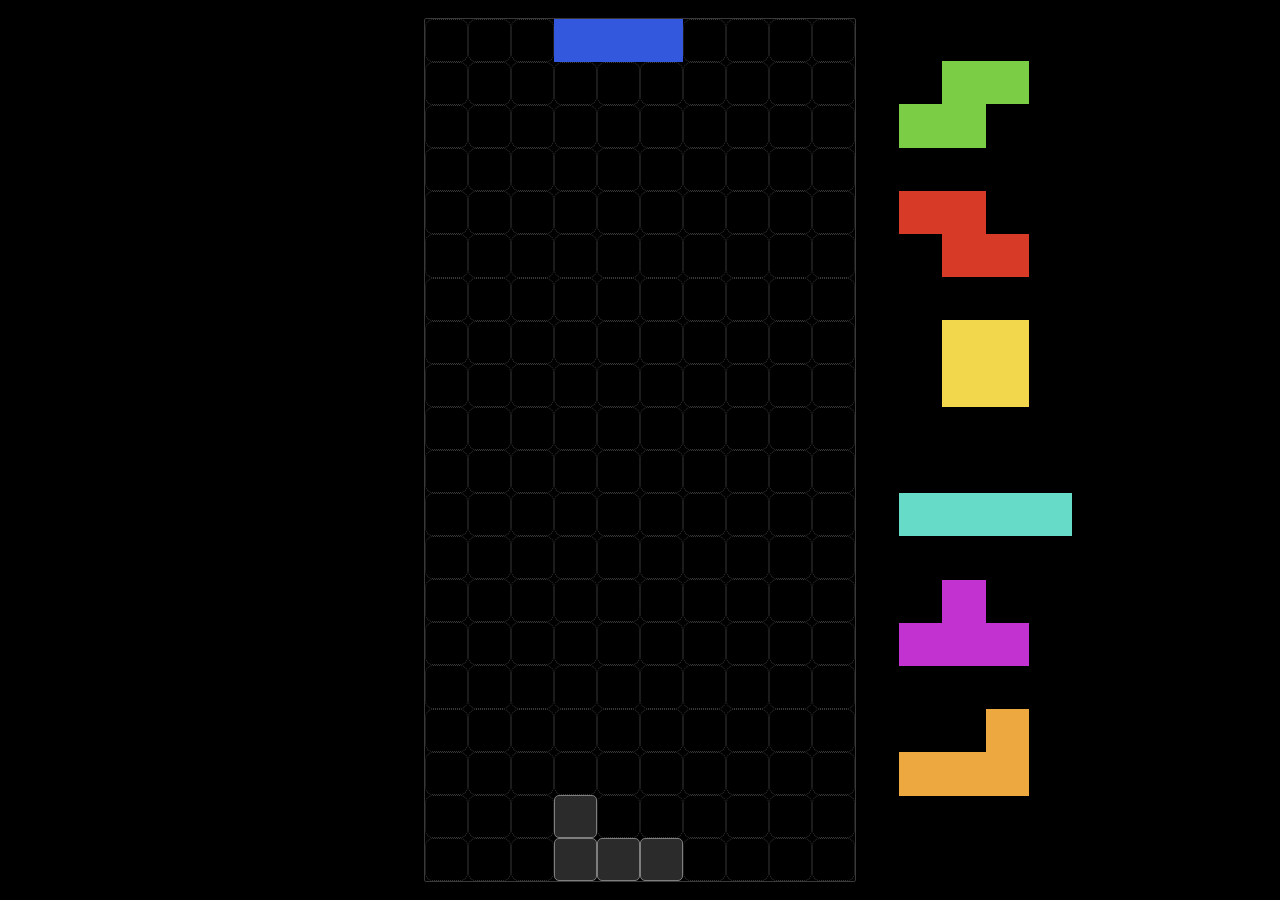
==== blocktris.html @ 52aaca25 "restructure" ====
<!DOCTYPE html>
<html lang="en">

<head>
    <meta charset="UTF-8">
    <meta http-equiv="X-UA-Compatible" content="IE=edge">
    <meta name="viewport" content="width=device-width, initial-scale=1.0">
    <link rel="shortcut icon" href="favicon.ico" type="image/x-icon">
    <link rel="stylesheet" href="styles/blocktris.css">
    <script src="scripts/main.js" defer type="module"></script>
    <title>Blocktris</title>
</head>

<body>
    <div id="options-overlay"></div>
    <div id="hold"></div>
    <div id="matrix"></div>
    <div id="next"></div>
</body>

</html>
---- styles/blocktris.css ----
* {
    margin: 0;
    padding: 0;
    box-sizing: border-box;
}

body {
    display: flex;
    background-color: black;
    align-items: center;
    justify-content: center;
    height: 100vh;
    width: 100vw;
}

#options-overlay {
    display: none;
}

#hold {
    display: grid;
    background-color: black;
    border-radius: 2px;
    width: 24vmin;
    height: 96vmin;
}

#next {
    display: grid;
    background-color: black;
    border-radius: 2px;
    width: 24vmin;
    height: 96vmin;
}

#matrix {
    display: grid;
    background-color: black;
    border-radius: 2px;
    /* Matrix height is twice it's width */
    border: 0.2vmin solid #393939;
    width: 48vmin;
    height: 96vmin;
}

.empty {
    border: 1px dotted #393939;
    border-radius: 8px;
}

.ghost {
    background-color: #2b2b2b;
    border: 1px solid #7e7e7e;
    border-radius: 5px;
}

.o {
    background-color: #F2D74C;
}

.i {
    background-color: #65DBC8;
}

.l {
    background-color: #EDA93F;
}

.j {
    background-color: #3358DD;
}

.s {
    background-color: #7ACD44;
}

.t {
    background-color: #C132D0;
}

.z {
    background-color: #D83A28;
}
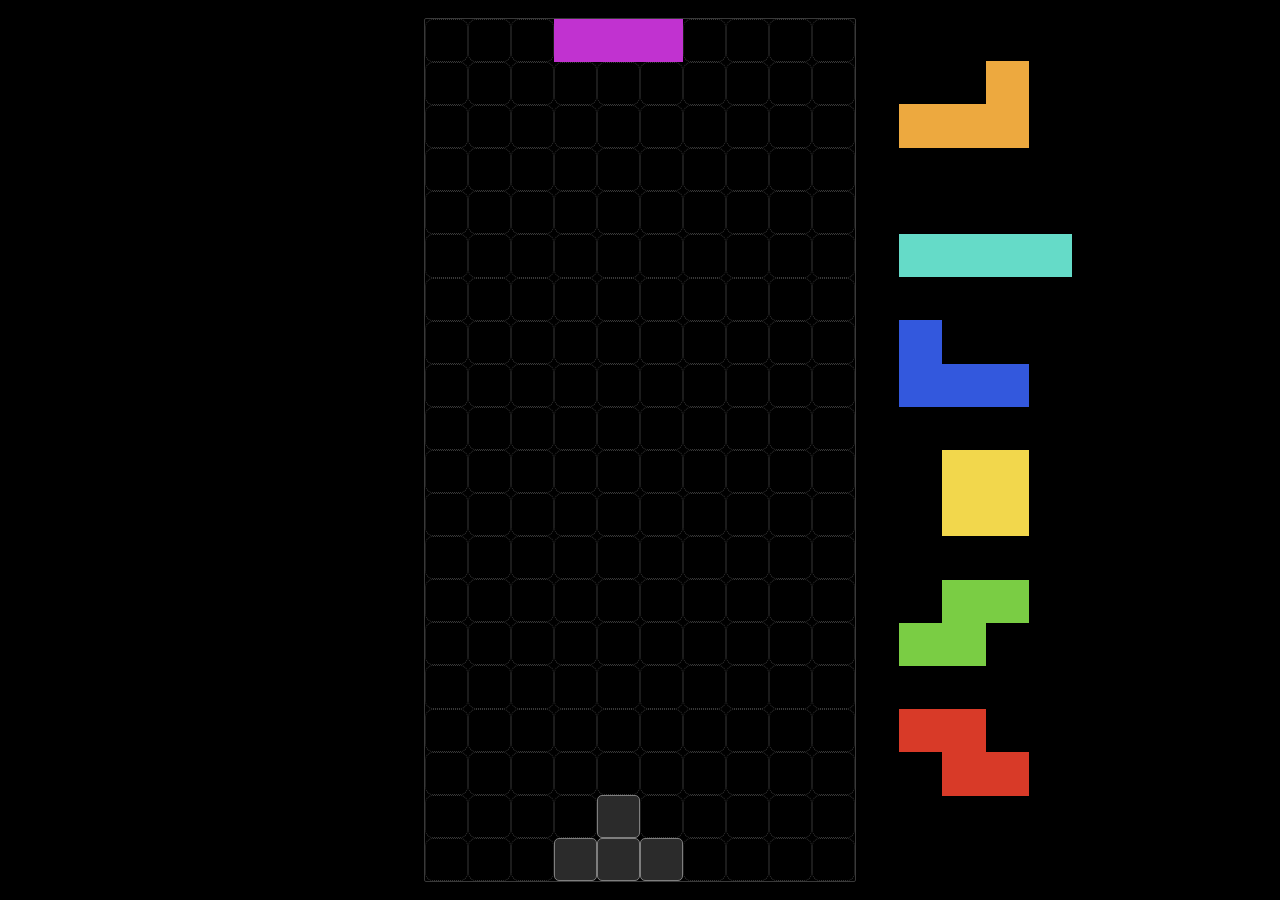
==== commit 7c74e958: "restructure pieces" ====
--- a/blocktris.html
+++ b/blocktris.html
@@ -12,7 +12,11 @@
 </head>
 
 <body>
-    <div id="options-overlay"></div>
+    <div id="overlays">
+        <div id="menu"></div>
+        <div id="controls"></div>
+        <div id="settings"></div>
+    </div>
     <div id="hold"></div>
     <div id="matrix"></div>
     <div id="next"></div>
--- a/styles/blocktris.css
+++ b/styles/blocktris.css
@@ -13,32 +13,33 @@
     width: 100vw;
 }
 
-#options-overlay {
+#overlays {
     display: none;
 }
 
 #hold {
     display: grid;
-    background-color: black;
-    border-radius: 2px;
+    grid-template-rows: repeat(20, 1fr);
+    grid-template-columns: repeat(5, 1fr);
     width: 24vmin;
     height: 96vmin;
 }
 
 #next {
     display: grid;
-    background-color: black;
-    border-radius: 2px;
+    grid-template-rows: repeat(20, 1fr);
+    grid-template-columns: repeat(5, 1fr);
     width: 24vmin;
     height: 96vmin;
 }
 
 #matrix {
     display: grid;
-    background-color: black;
     border-radius: 2px;
-    /* Matrix height is twice it's width */
     border: 0.2vmin solid #393939;
+    /* Matrix is defined to be 20 by 10 */
+    grid-template-rows: repeat(20, 1fr);
+    grid-template-columns: repeat(10, 1fr);
     width: 48vmin;
     height: 96vmin;
 }
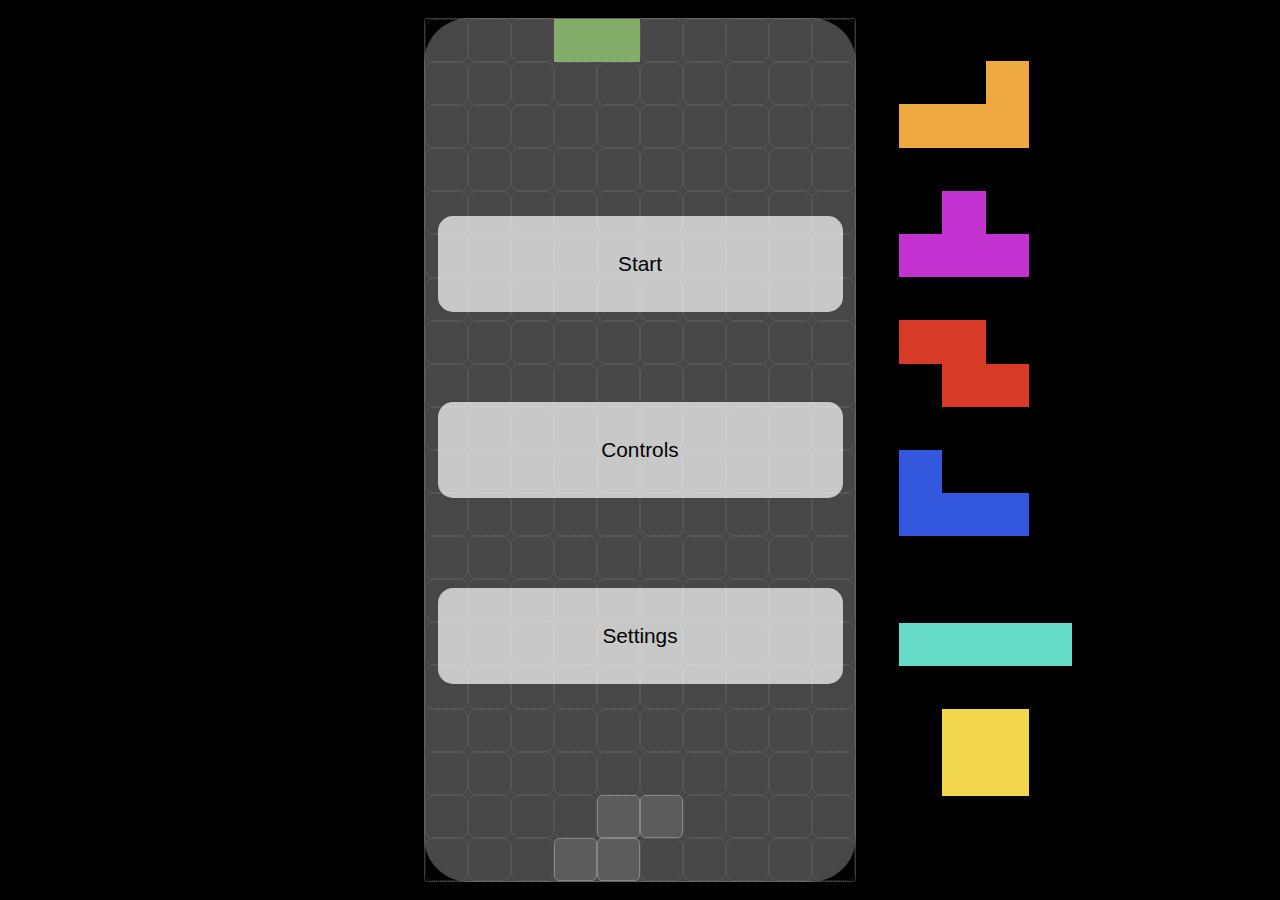
==== commit d3060971: "responsive design, partial menus" ====
--- a/blocktris.html
+++ b/blocktris.html
@@ -12,10 +12,22 @@
 </head>
 
 <body>
-    <div id="overlays">
-        <div id="menu"></div>
-        <div id="controls"></div>
-        <div id="settings"></div>
+    <div class="overlay">
+        <div class = "navigation" id="menu">
+            <p class="button" id="startButton">Start</p>
+            <p class="button" id="controlsButton">Controls</p>
+            <p class="button" id="settingsButton">Settings</p>
+        </div>
+        <div class = "navigation" id="controls">
+            <p class="gameControlButton" id="moveLeft">Move left</br></p>
+            <p class="gameControlButton" id="moveRight">Move right</br></p>
+            <p class="gameControlButton" id="moveDown">Soft drop</br></p>
+            <p class="gameControlButton" id="moveDrop">Hard drop</br></p>
+            <p class="gameControlButton" id="moveRotC">Rotate clockwise</br></p>
+            <p class="gameControlButton" id="moveRotCC">Rotate counterclockwise</br></p>
+            <p class="gameControlButton" id="moveHold">Hold</br></p>
+        </div>
+        <div class = "navigation" id="settings"></div>
     </div>
     <div id="hold"></div>
     <div id="matrix"></div>
--- a/styles/blocktris.css
+++ b/styles/blocktris.css
@@ -6,6 +6,7 @@
 
 body {
     display: flex;
+    font-family: "Helvetica", "Arial", sans-serif;
     background-color: black;
     align-items: center;
     justify-content: center;
@@ -13,36 +14,169 @@
     width: 100vw;
 }
 
-#overlays {
+/* 
+
+    Different Menu Screens
+
+*/
+
+.overlay {
+    display: flex;
+    position: absolute;
+    justify-content: center;
+    align-items: center;
+    top: 0;
+    left: 0;
+    height: 100vh;
+    width: 100vw;
+    z-index: 2;
+}
+
+.navigation {
+    display: flex;
+    flex-direction: column;
+    justify-content: center;
+    align-items: center;
+    background-color: rgba(141, 141, 141, 0.5);
+    width: 40vh;
+    height: 80vh;
+    border-radius: 5vh;
+}
+
+#controls, #settings {
     display: none;
 }
 
-#hold {
-    display: grid;
-    grid-template-rows: repeat(20, 1fr);
-    grid-template-columns: repeat(5, 1fr);
-    width: 24vmin;
-    height: 96vmin;
-}
-
-#next {
-    display: grid;
-    grid-template-rows: repeat(20, 1fr);
-    grid-template-columns: repeat(5, 1fr);
-    width: 24vmin;
-    height: 96vmin;
-}
+/* 
+
+    Menu buttons and buttons from the game controls menu
+
+*/
+
+.button {
+    display: block;
+    width: 30vh;
+    padding: 4vh;
+    margin: 5vh;
+    font-size: 1.6em;
+    background-color: rgba(255, 255, 255, 0.70);
+    text-align: center;
+    color: black;
+    border-radius: 15px;
+    cursor: default;
+}
+
+.gameControlButton {
+    display: block;
+    width: 30vh;
+    padding: 1vh;
+    margin: 1vh;
+    font-size: 1em;
+    background-color: rgba(255, 255, 255, 0.70);
+    border: 1px solid #C8C8C8;
+    text-align: center;
+    color: black;
+    border-radius: 15px;
+    cursor: default;
+}
+
+.gameControlButton:hover {
+    background-color: rgba(255, 255, 255, 0.4);
+}
+
+.gameControlButton:active {
+    background-color: rgba(255, 255, 255, 0.90);
+}
+
+.gameControlButtonClicked {
+    background-color: rgba(255, 255, 255, 0.4);
+    color: white;
+    border: 1px solid white;
+}
+
+.button:hover {
+    background-color: rgba(255, 255, 255, 0.90);
+}
+
+.button:active {
+    background-color: rgba(255, 255, 255, 0.4);
+}
+
+/* 
+
+    Matrix is the board where pieces will be placed
+    hold is the held piece preview
+    next are the pieces in queue
+
+*/
 
 #matrix {
     display: grid;
-    border-radius: 2px;
+    border-radius: 3px;
     border: 0.2vmin solid #393939;
     /* Matrix is defined to be 20 by 10 */
     grid-template-rows: repeat(20, 1fr);
     grid-template-columns: repeat(10, 1fr);
-    width: 48vmin;
-    height: 96vmin;
-}
+    width: 40vh;
+    height: 80vh;
+}
+
+/*
+If viewing on mobile real estate is more important than previews
+(maybe not hold). Will add feature for mobile support later (if at all)
+Long story short: No hold or next preview for restricted ratios.
+*/
+
+#hold {
+    display: none;
+    grid-template-rows: repeat(20, 1fr);
+    grid-template-columns: repeat(5, 1fr);
+}
+
+#next {
+    display: none;
+    grid-template-rows: repeat(20, 1fr);
+    grid-template-columns: repeat(5, 1fr);
+}
+
+@media screen and (orientation: landscape) {
+    #matrix {
+        width: 48vh;
+        height: 96vh;
+    }
+    #hold, #next {
+        display: grid;
+        width: 24vh;
+        height: 96vh;
+    }
+
+    .navigation {
+        width: 48vh;
+        height: 96vh;
+        font-size: 1.3em;
+    }
+
+    .button {
+        width: 45vh;
+        font-size: 1em;
+    }
+
+    .gameControlButton {
+        width: 45vh;
+    }
+    
+
+}
+
+
+/* 
+
+    Piece Decorations
+    empty - gives matrix background pattern
+    ghost - where piece would be if hard dropped
+    oiljstz - pieces
+
+*/
 
 .empty {
     border: 1px dotted #393939;
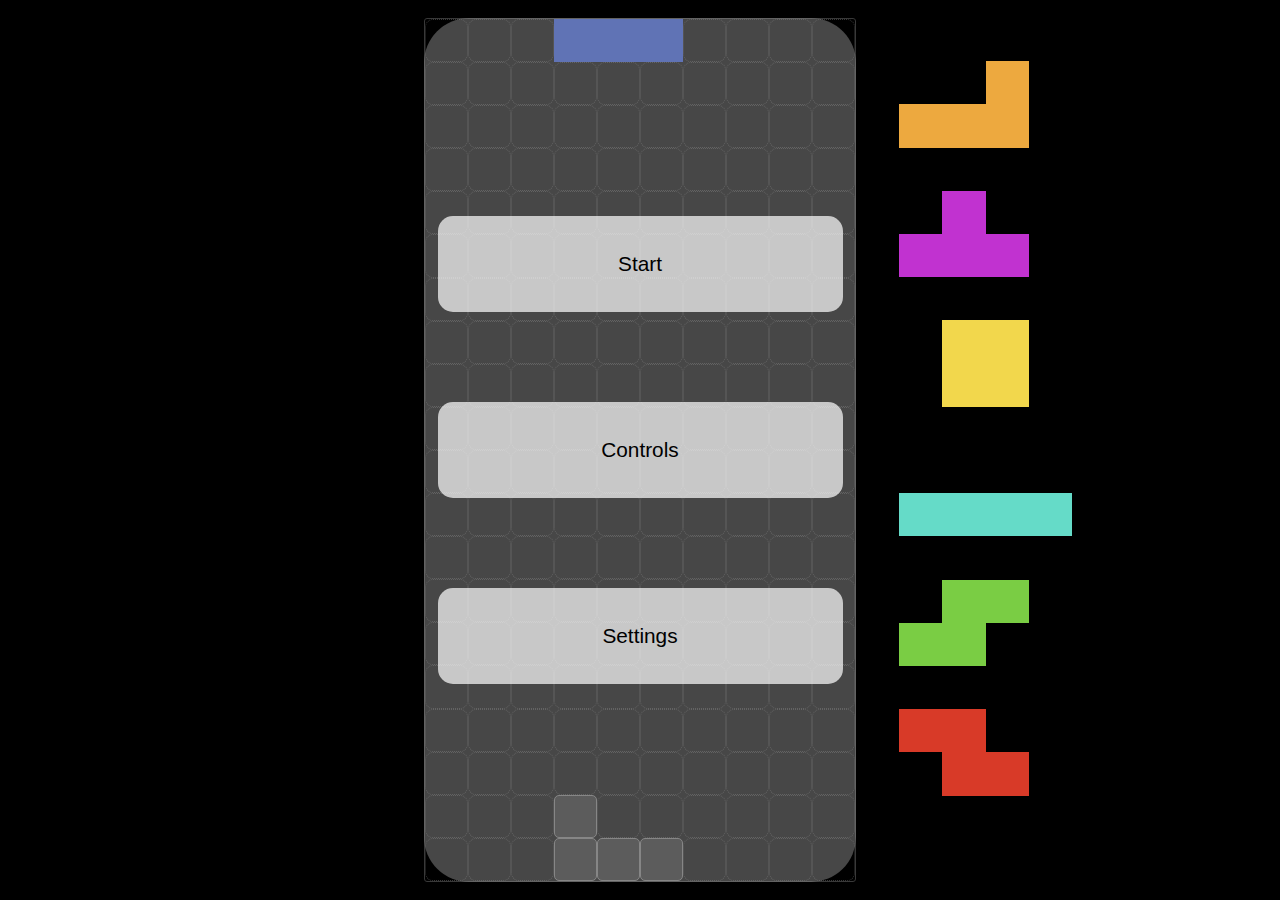
==== commit cf3066bf: "added menu, custom controls, settings" ====
--- a/blocktris.html
+++ b/blocktris.html
@@ -13,21 +13,36 @@
 
 <body>
     <div class="overlay">
-        <div class = "navigation" id="menu">
+        <div class="navigation" id="menu">
             <p class="button" id="startButton">Start</p>
             <p class="button" id="controlsButton">Controls</p>
             <p class="button" id="settingsButton">Settings</p>
         </div>
-        <div class = "navigation" id="controls">
-            <p class="gameControlButton" id="moveLeft">Move left</br></p>
-            <p class="gameControlButton" id="moveRight">Move right</br></p>
+        <div class="navigation" id="controls">
+            <p class="gameControlButton" id="moveLeft">Left</br></p>
+            <p class="gameControlButton" id="moveRight">Right</br></p>
             <p class="gameControlButton" id="moveDown">Soft drop</br></p>
             <p class="gameControlButton" id="moveDrop">Hard drop</br></p>
-            <p class="gameControlButton" id="moveRotC">Rotate clockwise</br></p>
-            <p class="gameControlButton" id="moveRotCC">Rotate counterclockwise</br></p>
+            <p class="gameControlButton" id="moveRotC">Rotate CW</br></p>
+            <p class="gameControlButton" id="moveRotCC">Rotate CCW</br></p>
             <p class="gameControlButton" id="moveHold">Hold</br></p>
+            <p class="gameControlButton" id="controlsBackToMenu">Done</br></p>
         </div>
-        <div class = "navigation" id="settings"></div>
+        <div class="navigation" id="settings">
+            <div class="settingButton">
+                <label for="DASinput">DAS</label>
+                <input class="onlyNumbers" type="number" placeholder="105" id="DASinput" name="DASinput">
+            </div>
+            <div class="settingButton">
+                <label for="ARRinput">ARR</label>
+                <input class="onlyNumbers" type="number" placeholder="1" id="ARRinput" name="ARRinput">
+            </div>
+            <div class="settingButton">
+                <label for="softInput">Soft Drop</label>
+                <input class="onlyNumbers" type="number" placeholder="10" id="softInput" name="softInput">
+            </div>
+                <p class="settingButton" id="settingsBackToMenu">Done</p>
+        </div>
     </div>
     <div id="hold"></div>
     <div id="matrix"></div>
--- a/styles/blocktris.css
+++ b/styles/blocktris.css
@@ -66,25 +66,25 @@
     cursor: default;
 }
 
-.gameControlButton {
+.gameControlButton, .settingButton {
     display: block;
     width: 30vh;
     padding: 1vh;
     margin: 1vh;
     font-size: 1em;
     background-color: rgba(255, 255, 255, 0.70);
-    border: 1px solid #C8C8C8;
+    border: 1px solid #AAAAAA;
     text-align: center;
     color: black;
     border-radius: 15px;
     cursor: default;
 }
 
-.gameControlButton:hover {
+.gameControlButton:hover, .settingButton:hover {
     background-color: rgba(255, 255, 255, 0.4);
 }
 
-.gameControlButton:active {
+.gameControlButton:active, .settingButton:active {
     background-color: rgba(255, 255, 255, 0.90);
 }
 
@@ -94,12 +94,32 @@
     border: 1px solid white;
 }
 
+.gameControlReserved {
+    color: red;
+    border: 1px solid red;
+}
+
 .button:hover {
     background-color: rgba(255, 255, 255, 0.90);
 }
 
 .button:active {
     background-color: rgba(255, 255, 255, 0.4);
+}
+
+.gameControlButton, .settingButton {
+    width: 30vh;
+}
+
+input[type="number"] {
+    display: inline-block;
+    width: 90%;
+    margin: 5px;
+    border: 1px solid #AAAAAA;
+    border-radius: 7px;
+    padding: 3px;
+    padding-left: 10px;
+    font-size: 1em;
 }
 
 /* 
@@ -161,11 +181,9 @@
         font-size: 1em;
     }
 
-    .gameControlButton {
+    .gameControlButton, .settingButton {
         width: 45vh;
     }
-    
-
 }
 
 
